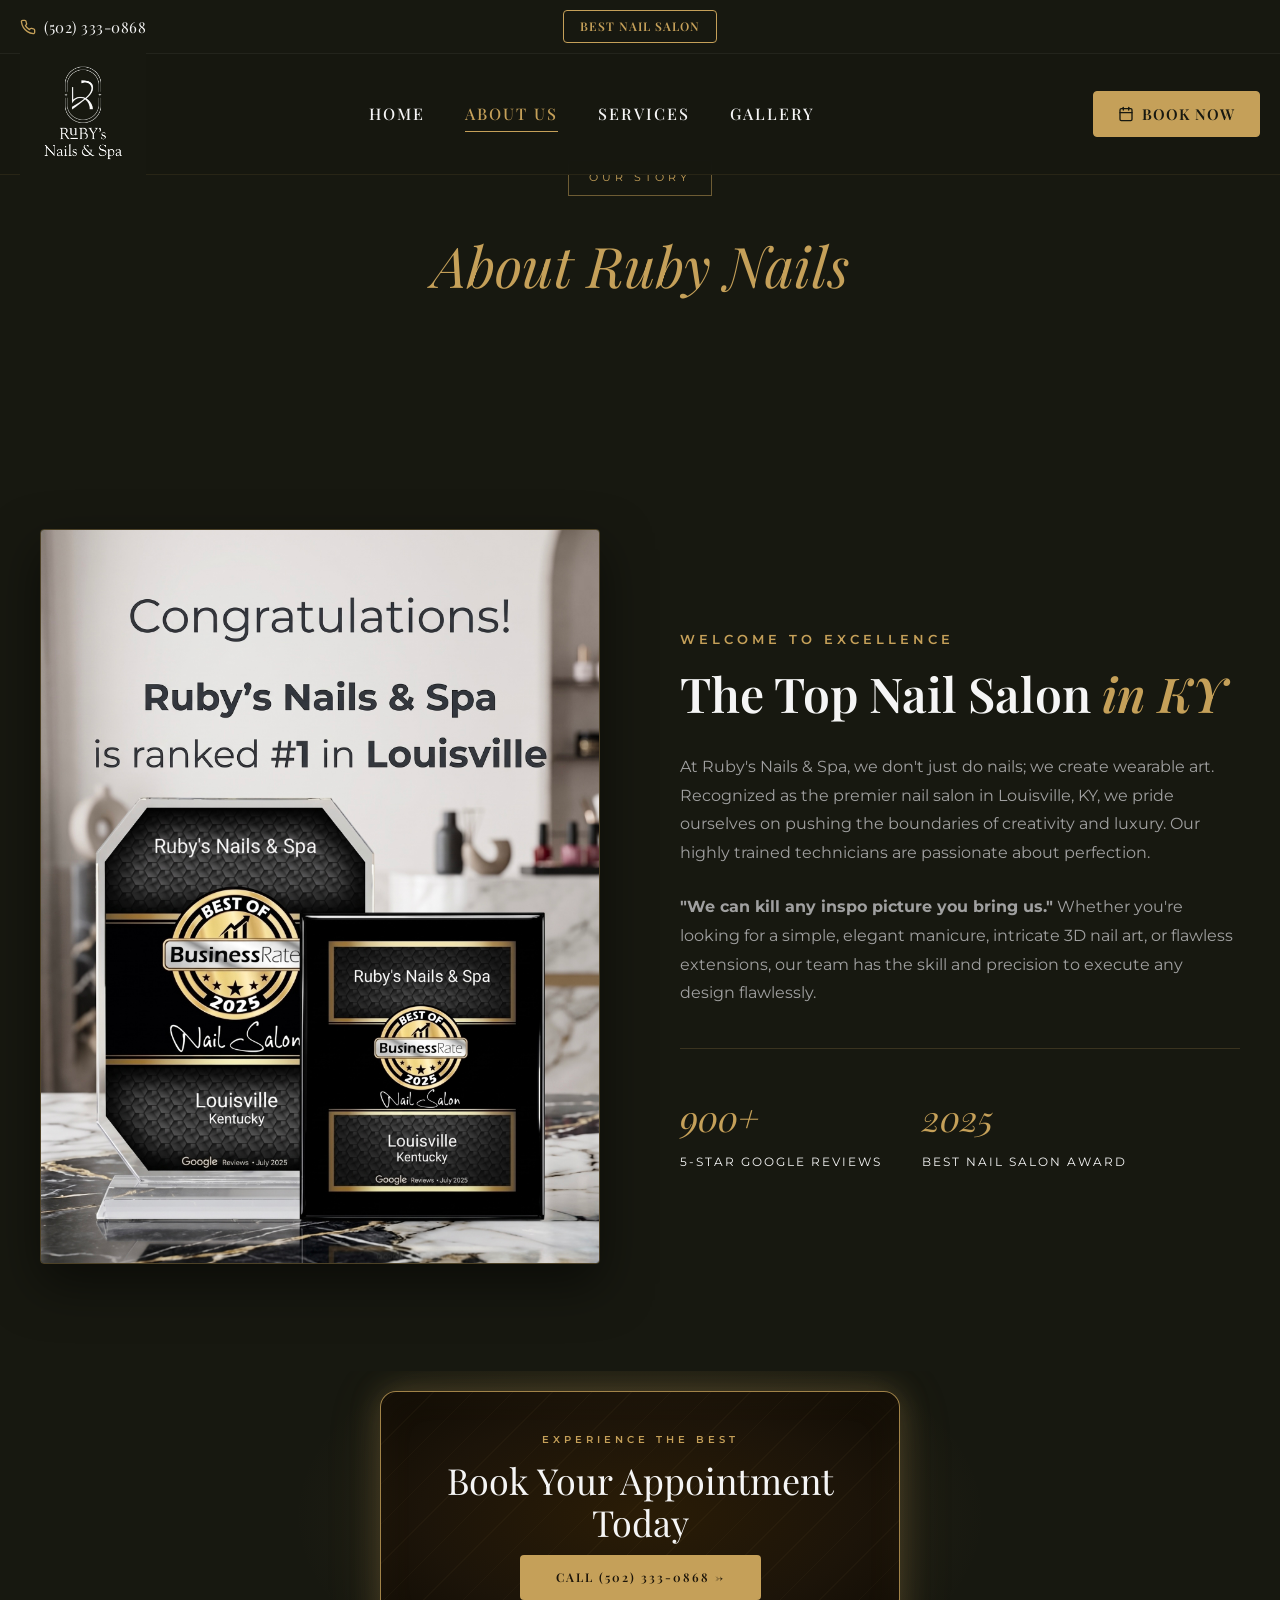
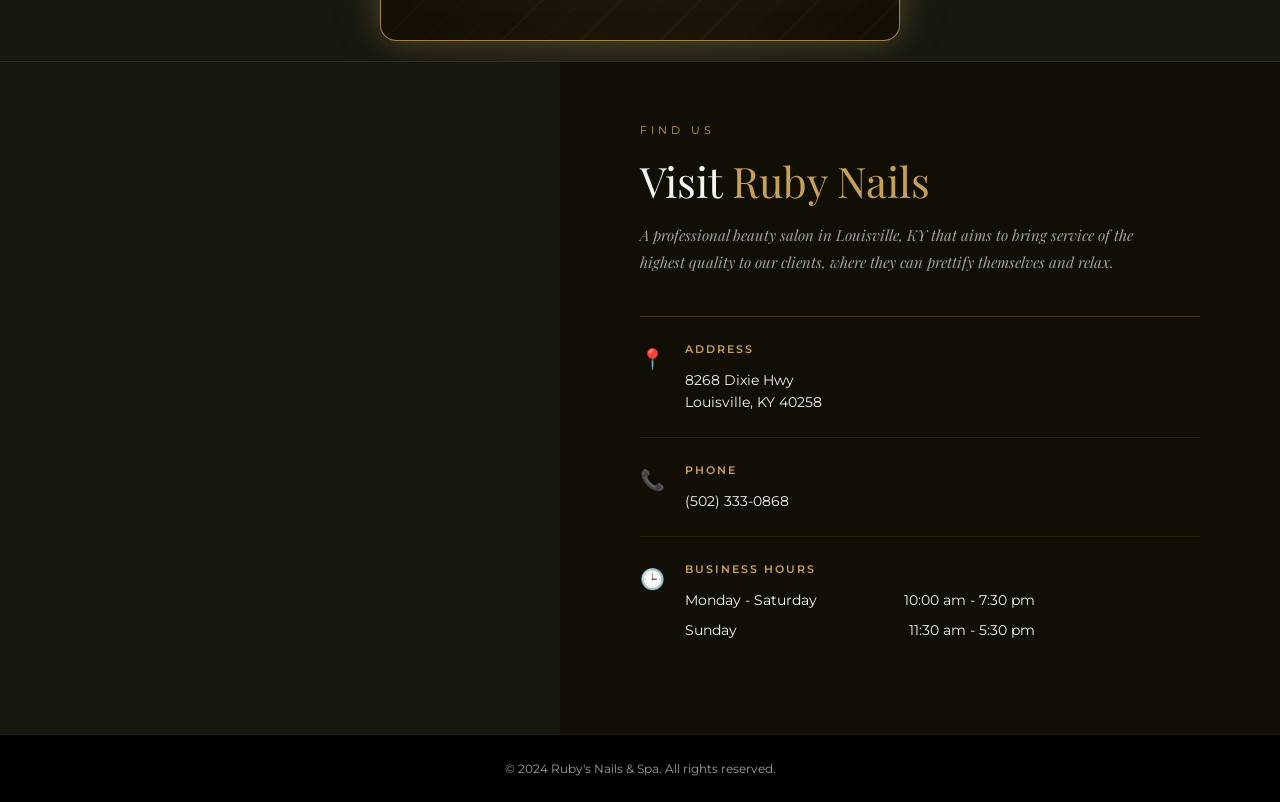
==== about/index.html @ 8d128427 "Clean URLs: about, services, gallery folders" ====
<!DOCTYPE html>
<html lang="en">
<head>
    <meta charset="UTF-8">
    <meta name="viewport" content="width=device-width, initial-scale=1.0">
    <title>About Us | Ruby Nail Spa</title>
    <!-- Google Fonts -->
    <link rel="preconnect" href="https://fonts.googleapis.com">
    <link rel="preconnect" href="https://fonts.gstatic.com" crossorigin>
    <link href="https://fonts.googleapis.com/css2?family=Playfair+Display:ital,wght@0,400;0,500;0,600;0,700;1,400;1,500&family=Montserrat:wght@300;400;500;600&display=swap" rel="stylesheet">
    <!-- Custom CSS -->
    <link rel="stylesheet" href="../styles.css">
</head>
<body>
    <header class="site-header">
        <!-- Top Contact Bar -->
        <div class="top-bar">
            <div class="container top-bar-inner">
                <div class="top-contact">
                    <a href="tel:5023330868" class="phone-link">
                        <svg xmlns="http://www.w3.org/2000/svg" width="16" height="16" viewBox="0 0 24 24" fill="none" stroke="currentColor" stroke-width="2" stroke-linecap="round" stroke-linejoin="round" class="feather feather-phone"><path d="M22 16.92v3a2 2 0 0 1-2.18 2 19.79 19.79 0 0 1-8.63-3.07 19.5 19.5 0 0 1-6-6 19.79 19.79 0 0 1-3.07-8.67A2 2 0 0 1 4.11 2h3a2 2 0 0 1 2 1.72 12.84 12.84 0 0 0 .7 2.81 2 2 0 0 1-.45 2.11L8.09 9.91a16 16 0 0 0 6 6l1.27-1.27a2 2 0 0 1 2.11-.45 12.84 12.84 0 0 0 2.81.7A2 2 0 0 1 22 16.92z"></path></svg>
                        <span>(502) 333-0868</span>
                    </a>
                </div>
                <div class="top-cta">
                    <a href="#" class="btn btn-outline-gold">Best Nail Salon</a>
                </div>
            </div>
        </div>

        <!-- Main Navigation Header -->
        <div class="main-header">
            <div class="container header-inner">
                <div class="logo-area">
                    <a href="/" class="logo">
                        <img src="../att.3M3OUhW3eHOqAw83b57mKpZw6g7XbE0eXKBNpCAUNx0.JPG" alt="Ruby Nail Spa Logo" class="logo-image">
                    </a>
                </div>

                <!-- Desktop Navigation -->
                <nav class="main-nav">
                    <ul>
                        <li><a href="/">Home</a></li>
                        <li><a href="/about" class="active">About us</a></li>
                        <li><a href="/services">Services</a></li>
                        <li><a href="/gallery">Gallery</a></li>
                    </ul>
                </nav>

                <!-- Book Now Button & Mobile Menu Toggle -->
                <div class="header-actions">
                    <a href="#" class="btn btn-gold">
                        <svg xmlns="http://www.w3.org/2000/svg" width="16" height="16" viewBox="0 0 24 24" fill="none" stroke="currentColor" stroke-width="2" stroke-linecap="round" stroke-linejoin="round" class="feather feather-calendar"><rect x="3" y="4" width="18" height="18" rx="2" ry="2"></rect><line x1="16" y1="2" x2="16" y2="6"></line><line x1="8" y1="2" x2="8" y2="6"></line><line x1="3" y1="10" x2="21" y2="10"></line></svg>
                        Book Now
                    </a>
                    
                    <button class="mobile-menu-toggle" aria-label="Toggle menu">
                        <span></span>
                        <span></span>
                        <span></span>
                    </button>
                </div>
            </div>
        </div>
    </header>

    <main>
        <!-- Hero Header -->
        <section class="services-page-header" style="padding: 160px 40px 100px; text-align: center; background-color: var(--primary-black);">
            <div class="services-badge" style="display: inline-block; border: 1px solid rgba(197, 160, 89, 0.5); padding: 8px 20px; font-size: 11px; font-family: var(--font-body); color: var(--primary-gold); letter-spacing: 4px; text-transform: uppercase; margin-bottom: 24px;">OUR STORY</div>
            <h1 style="font-size: 56px; font-family: var(--font-heading); color: var(--primary-gold); font-weight: 400; font-style: italic; margin-bottom: 20px;">About Ruby Nails</h1>
        </section>

        <!-- About Split Section -->
        <section class="about-section">
            <div class="about-split">
                <!-- Left: Award Image -->
                <div class="about-image">
                    <img src="../award.jpg" alt="Best Nail Salon in Google 2025 Award">
                </div>

                <!-- Right: Content -->
                <div class="about-content">
                    <h5 class="about-subtitle">Welcome to Excellence</h5>
                    <h2 class="about-heading">The Top Nail Salon <span>in KY</span></h2>
                    
                    <p class="about-text">
                        At Ruby's Nails & Spa, we don't just do nails; we create wearable art. Recognized as the premier nail salon in Louisville, KY, we pride ourselves on pushing the boundaries of creativity and luxury. Our highly trained technicians are passionate about perfection. 
                    </p>
                    <p class="about-text">
                        <strong>"We can kill any inspo picture you bring us."</strong> 
                        Whether you're looking for a simple, elegant manicure, intricate 3D nail art, or flawless extensions, our team has the skill and precision to execute any design flawlessly.
                    </p>

                    <div class="about-stats">
                        <div class="stat-item">
                            <span class="stat-number">900+</span>
                            <span class="stat-label">5-Star Google Reviews</span>
                        </div>
                        <div class="stat-item">
                            <span class="stat-number">2025</span>
                            <span class="stat-label">Best Nail Salon Award</span>
                        </div>
                    </div>
                </div>
            </div>
        </section>

        <!-- CTA Banner -->
        <section class="cta-section">
            <div class="cta-inner">
                <h5 class="cta-subtitle">EXPERIENCE THE BEST</h5>
                <h2 class="cta-heading">Book Your Appointment Today</h2>
                <a href="tel:5023330868" class="btn btn-gold cta-btn">CALL (502) 333-0868 &rarr;</a>
            </div>
        </section>
    </main>

    <!-- Footer Section -->
    <footer class="site-footer">
        <div class="footer-container">
            <!-- Left Side: Google Map -->
            <div class="footer-map-container">
                <iframe 
                    src="https://www.google.com/maps?q=Ruby+Nail+Spa,+8268+Dixie+Hwy,+Louisville,+KY+40258&output=embed" 
                    width="100%" 
                    height="100%" 
                    style="border:0;" 
                    allowfullscreen="" 
                    loading="lazy" 
                    referrerpolicy="no-referrer-when-downgrade">
                </iframe>
            </div>

            <!-- Right Side: Contact Info -->
            <div class="footer-info-container">
                <div class="footer-header">
                    <span class="footer-label">FIND US</span>
                    <h2 class="footer-title">Visit <span class="gold-text">Ruby Nails</span></h2>
                    <p class="footer-desc">A professional beauty salon in Louisville, KY that aims to bring service of the highest quality to our clients, where they can prettify themselves and relax.</p>
                </div>

                <div class="footer-contact-cards">
                    <!-- Address Card -->
                    <div class="contact-card">
                        <div class="contact-icon">📍</div>
                        <div class="contact-details">
                            <span class="contact-label">ADDRESS</span>
                            <p class="contact-value">8268 Dixie Hwy<br>Louisville, KY 40258</p>
                        </div>
                    </div>

                    <!-- Phone Card -->
                    <div class="contact-card">
                        <div class="contact-icon">📞</div>
                        <div class="contact-details">
                            <span class="contact-label">PHONE</span>
                            <p class="contact-value"><a href="tel:5023330868" class="contact-link">(502) 333-0868</a></p>
                        </div>
                    </div>

                    <!-- Hours Card -->
                    <div class="contact-card">
                        <div class="contact-icon">🕒</div>
                        <div class="contact-details">
                            <span class="contact-label">BUSINESS HOURS</span>
                            <div class="hours-row">
                                <span>Monday - Saturday</span>
                                <span>10:00 am - 7:30 pm</span>
                            </div>
                            <div class="hours-row">
                                <span>Sunday</span>
                                <span>11:30 am - 5:30 pm</span>
                            </div>
                        </div>
                    </div>
                </div>
            </div>
        </div>
        <div class="footer-bottom">
            <p>&copy; 2024 Ruby's Nails & Spa. All rights reserved.</p>
        </div>
    </footer>

    <script>
        // Sticky Header Effect
        window.addEventListener('scroll', () => {
            const header = document.querySelector('.main-header');
            if (window.scrollY > 40) {
                header.classList.add('scrolled');
            } else {
                header.classList.remove('scrolled');
            }
        });

        // Mobile Menu Toggle
        const menuToggle = document.querySelector('.mobile-menu-toggle');
        const mainNav = document.querySelector('.main-nav');
        
        menuToggle.addEventListener('click', () => {
            menuToggle.classList.toggle('active');
            mainNav.classList.toggle('active');
        });
    </script>
</body>
</html>
---- styles.css ----
/* =========================================
   Ruby Nail Spa - Premium CSS
   ========================================= */

/* --- CSS Variables --- */
:root {
    --primary-black: #171810;
    --secondary-black: #171810;
    --primary-gold: #C5A059;
    --light-gold: #E8D399;
    --text-light: #F5F5F5;
    --text-muted: #A0A0A0;
    
    --font-heading: 'Playfair Display', serif;
    --font-body: 'Montserrat', sans-serif;
    
    --transition-fast: 0.3s ease;
    --transition-smooth: 0.4s cubic-bezier(0.25, 0.8, 0.25, 1);
}

/* --- Reset & Base Styles --- */
* {
    margin: 0;
    padding: 0;
    box-sizing: border-box;
}

html {
    scroll-behavior: smooth;
}

body {
    font-family: var(--font-body);
    background-color: var(--primary-black);
    color: var(--text-light);
    line-height: 1.6;
    -webkit-font-smoothing: antialiased;
    text-rendering: optimizeSpeed;
}

a {
    text-decoration: none;
    color: inherit;
    transition: color var(--transition-fast);
}

ul {
    list-style: none;
}

.container {
    width: 100%;
    max-width: 1280px;
    margin: 0 auto;
    padding: 0 20px;
}

/* --- Typography --- */
h1, h2, h3, h4, h5, h6 {
    font-family: var(--font-heading);
    font-weight: 600;
}

.accent-color {
    color: var(--primary-gold);
}

/* --- Buttons --- */
.btn {
    display: inline-flex;
    align-items: center;
    gap: 8px;
    padding: 10px 24px;
    font-family: var(--font-heading);
    font-size: 15px;
    font-weight: 600;
    text-transform: uppercase;
    letter-spacing: 1px;
    border-radius: 4px;
    transition: all var(--transition-smooth);
    cursor: pointer;
}

.btn-gold {
    background-color: var(--primary-gold);
    color: var(--primary-black);
    border: 1px solid var(--primary-gold);
}

.btn-gold:hover {
    background-color: transparent;
    color: var(--primary-gold);
    box-shadow: 0 0 15px rgba(197, 160, 89, 0.3);
}

.btn-outline-gold {
    background-color: transparent;
    color: var(--primary-gold);
    border: 1px solid var(--primary-gold);
    padding: 6px 16px;
    font-size: 12px;
}

.btn-outline-gold:hover {
    background-color: var(--primary-gold);
    color: var(--primary-black);
}

/* =========================================
   Header Styles
   ========================================= */
.site-header {
    position: fixed;
    top: 0;
    left: 0;
    width: 100%;
    z-index: 1000;
}

/* --- Top Bar --- */
.top-bar {
    font-family: var(--font-heading);
    background-color: var(--primary-black);
    border-bottom: 1px solid rgba(255, 255, 255, 0.05);
    padding: 10px 0;
    font-size: 15px;
    letter-spacing: 1px;
    transition: transform var(--transition-smooth);
}

.top-bar-inner {
    display: grid;
    grid-template-columns: 1fr auto 1fr;
    align-items: center;
}

.top-contact {
    justify-self: start;
}

.top-cta {
    justify-self: center;
    grid-column: 2;
}

.phone-link {
    display: flex;
    align-items: center;
    gap: 8px;
    color: var(--text-light);
    font-weight: 400;
    letter-spacing: 0.5px;
}

.phone-link:hover {
    color: var(--primary-gold);
}

.phone-link svg {
    color: var(--primary-gold);
}

/* --- Main Header --- */
.main-header {
    background-color: rgba(23, 24, 16, 0.95);
    backdrop-filter: blur(10px);
    -webkit-backdrop-filter: blur(10px);
    border-bottom: 1px solid rgba(197, 160, 89, 0.1);
    transition: all var(--transition-smooth);
    padding: 25px 0;
}

.main-header.scrolled {
    padding: 15px 0;
    background-color: rgba(23, 24, 16, 0.98);
    box-shadow: 0 4px 20px rgba(0, 0, 0, 0.5);
}

.header-inner {
    display: flex;
    justify-content: space-between;
    align-items: center;
}

/* Logo Area */
.logo-area .logo {
    display: flex;
    flex-direction: column;
}

.logo-image {
    max-height: 70px;
    width: auto;
    object-fit: contain;
    transform: scale(1.8);
    transform-origin: left center;
}

/* Navigation */
.main-nav ul {
    display: flex;
    gap: 40px;
}

.main-nav a {
    position: relative;
    font-family: var(--font-heading);
    font-size: 16px;
    font-weight: 500;
    text-transform: uppercase;
    letter-spacing: 2px;
    padding: 8px 0;
    color: var(--text-light);
}

.main-nav a:hover,
.main-nav a.active {
    color: var(--primary-gold);
}

/* Underline Animation */
.main-nav a::after {
    content: '';
    position: absolute;
    bottom: 0;
    left: 0;
    width: 0;
    height: 1px;
    background-color: var(--primary-gold);
    transition: width var(--transition-smooth);
}

.main-nav a:hover::after,
.main-nav a.active::after {
    width: 100%;
}

/* Actions */
.header-actions {
    display: flex;
    align-items: center;
    gap: 20px;
}

/* Mobile Menu Toggle */
.mobile-menu-toggle {
    display: none;
    flex-direction: column;
    justify-content: space-between;
    width: 30px;
    height: 20px;
    background: transparent;
    border: none;
    cursor: pointer;
    z-index: 1001;
}

.mobile-menu-toggle span {
    width: 100%;
    height: 2px;
    background-color: var(--text-light);
    transition: all 0.3s ease;
}

.mobile-menu-toggle.active span:nth-child(1) {
    transform: translateY(9px) rotate(45deg);
    background-color: var(--primary-gold);
}

.mobile-menu-toggle.active span:nth-child(2) {
    opacity: 0;
}

.mobile-menu-toggle.active span:nth-child(3) {
    transform: translateY(-9px) rotate(-45deg);
    background-color: var(--primary-gold);
}

/* =========================================
   Hero Section
   ========================================= */
.hero-section {
    position: relative;
    width: 100%;
    min-height: 50vh;
    display: flex;
    align-items: center;
    justify-content: center;
    text-align: center;
    padding: 140px 20px 60px;
    background-color: #0b0b0a; /* Very dark background */
    
    /* CSS Grid Pattern */
    background-image: 
        linear-gradient(rgba(197, 160, 89, 0.03) 1px, transparent 1px),
        linear-gradient(90deg, rgba(197, 160, 89, 0.03) 1px, transparent 1px);
    background-size: 50px 50px;
    animation: moveGrid 30s linear infinite;
    will-change: background-position;
}

@keyframes moveGrid {
    0% {
        background-position: 0 0;
    }
    100% {
        background-position: 50px 50px;
    }
}

/* Subtle radial gradient overlay for focus */
.hero-overlay {
    position: absolute;
    top: 0;
    left: 0;
    width: 100%;
    height: 100%;
    background: linear-gradient(180deg, #0b0b0a 0%, rgba(197, 160, 89, 0.05) 40%, rgba(197, 160, 89, 0.15) 100%);
    pointer-events: none;
}

.hero-content {
    position: relative;
    z-index: 10;
    max-width: 800px;
}

.hero-badge {
    display: inline-block;
    border: 1px solid rgba(197, 160, 89, 0.4);
    padding: 6px 16px;
    font-size: 11px;
    font-weight: 500;
    letter-spacing: 3px;
    text-transform: uppercase;
    color: var(--primary-gold);
    margin-bottom: 30px;
}

.hero-title {
    font-size: 64px;
    font-family: var(--font-heading);
    color: var(--primary-gold);
    margin-bottom: 24px;
    line-height: 1.2;
    font-weight: 400;
    text-shadow: 0 4px 20px rgba(197, 160, 89, 0.1);
}

.hero-subtitle {
    font-size: 13px;
    font-family: var(--font-body);
    color: var(--text-muted);
    letter-spacing: 4px;
    text-transform: uppercase;
    margin-bottom: 16px;
}

.hero-address {
    font-size: 12px;
    font-family: var(--font-body);
    color: rgba(160, 160, 160, 0.7);
    letter-spacing: 2px;
    text-transform: uppercase;
    margin-bottom: 40px;
}

.hero-divider {
    display: flex;
    align-items: center;
    justify-content: center;
    gap: 15px;
    margin: 0 auto;
    width: 200px;
}

.hero-divider .divider-line {
    height: 1px;
    flex-grow: 1;
    background: linear-gradient(90deg, transparent, rgba(197, 160, 89, 0.5), transparent);
}

.hero-divider .divider-icon {
    color: var(--primary-gold);
    display: flex;
    align-items: center;
    justify-content: center;
    width: 20px;
    height: 20px;
    animation: pulseSparkle 4s ease-in-out infinite;
}

@keyframes pulseSparkle {
    0%, 100% { 
        transform: scale(1) rotate(0deg); 
        opacity: 0.7; 
    }
    50% { 
        transform: scale(1.3) rotate(45deg); 
        opacity: 1; 
        filter: drop-shadow(0 0 8px rgba(197, 160, 89, 0.8));
    }
}

/* =========================================
   Feature Section (About / Services)
   ========================================= */
.feature-section {
    padding: 60px 20px 120px;
    background-color: var(--secondary-black);
    position: relative;
    border-top: 1px solid rgba(197, 160, 89, 0.05);
}

.feature-container {
    display: flex;
    align-items: center;
    justify-content: space-between;
    gap: 80px;
}

/* Left Text Area */
.feature-text {
    flex: 1;
    max-width: 500px;
}

.feature-subtitle {
    font-size: 11px;
    font-family: var(--font-body);
    color: var(--primary-gold);
    letter-spacing: 4px;
    text-transform: uppercase;
    margin-bottom: 8px;
}

.feature-heading {
    font-size: 56px;
    font-family: var(--font-heading);
    color: var(--text-light);
    line-height: 1.1;
    margin-bottom: 30px;
    font-weight: 400;
}

.feature-paragraph {
    font-size: 16px;
    font-family: var(--font-heading);
    font-style: italic;
    color: var(--text-muted);
    line-height: 1.8;
    margin-bottom: 40px;
}

.feature-btn {
    padding: 15px 30px;
    font-size: 13px;
    letter-spacing: 2px;
}

.feature-footer {
    display: flex;
    align-items: center;
    gap: 20px;
    margin-top: 60px;
}

.feature-footer-line {
    width: 40px;
    height: 1px;
    background-color: var(--primary-gold);
}

.feature-address {
    font-size: 11px;
    font-family: var(--font-body);
    color: var(--primary-gold);
    letter-spacing: 2px;
    text-transform: uppercase;
}

/* Right Image Slider Area */
.feature-images {
    flex: 1;
    display: flex;
    justify-content: flex-end;
}

.slider-wrapper {
    position: relative;
    width: 100%;
    max-width: 550px;
    height: 600px;
    border-radius: 8px;
    overflow: hidden;
    box-shadow: 0 30px 60px rgba(0,0,0,0.8);
}

.slider-track {
    display: flex;
    height: 100%;
    transition: transform 0.8s cubic-bezier(0.77, 0, 0.175, 1);
    will-change: transform;
}

.slide {
    min-width: 100%;
    height: 100%;
}

.slide img {
    width: 100%;
    height: 100%;
    object-fit: cover;
    display: block;
}

/* Dot Indicators */
.slider-dots {
    position: absolute;
    bottom: 18px;
    left: 50%;
    transform: translateX(-50%);
    display: flex;
    gap: 8px;
    z-index: 10;
}

.dot {
    width: 8px;
    height: 8px;
    border-radius: 50%;
    border: none;
    background: rgba(255, 255, 255, 0.4);
    cursor: pointer;
    transition: background 0.3s ease, transform 0.3s ease;
    padding: 0;
}

.dot.active {
    background: var(--primary-gold);
    transform: scale(1.3);
}

/* =========================================
   Our Story Section
   ========================================= */
.story-section {
    padding: 50px 20px 100px;
    background-color: var(--primary-black);
    border-top: 1px solid rgba(197, 160, 89, 0.05);
}

.story-container {
    display: flex;
    align-items: center;
    gap: 80px;
}

/* Left Image */
.story-image-wrapper {
    flex: 1;
    display: flex;
    justify-content: flex-start;
}

.story-image-frame {
    position: relative;
    width: 100%;
    max-width: 440px;
}

.story-image-frame::before {
    content: '';
    position: absolute;
    top: -12px;
    left: -12px;
    right: 12px;
    bottom: 12px;
    border: 1px solid rgba(197, 160, 89, 0.4);
    border-radius: 4px;
    z-index: 0;
}

.story-image {
    position: relative;
    width: 100%;
    height: 480px;
    object-fit: cover;
    border-radius: 4px;
    box-shadow: 0 20px 50px rgba(0,0,0,0.7);
    z-index: 1;
}

/* Right Text */
.story-text {
    flex: 1;
    max-width: 520px;
}

.story-subtitle {
    font-size: 11px;
    font-family: var(--font-body);
    color: var(--primary-gold);
    letter-spacing: 4px;
    text-transform: uppercase;
    margin-bottom: 16px;
}

.story-heading {
    font-size: 50px;
    font-family: var(--font-heading);
    color: var(--text-light);
    line-height: 1.15;
    margin-bottom: 28px;
    font-weight: 400;
}

.story-heading-gold {
    color: var(--primary-gold);
    font-style: italic;
}

.story-paragraph {
    font-size: 16px;
    font-family: var(--font-heading);
    font-style: italic;
    color: var(--text-muted);
    line-height: 1.8;
    margin-bottom: 36px;
}

.story-address-btn {
    display: inline-flex;
    align-items: center;
    gap: 10px;
    padding: 14px 24px;
    font-family: var(--font-body);
    font-size: 11px;
    letter-spacing: 2px;
    text-transform: uppercase;
    color: var(--text-light);
    border: 1px solid rgba(197, 160, 89, 0.4);
    border-radius: 4px;
    transition: all var(--transition-fast);
}

.story-address-btn:hover {
    background-color: rgba(197, 160, 89, 0.1);
    border-color: var(--primary-gold);
    color: var(--primary-gold);
}

/* =========================================
/* =========================================
   Services Section
   ========================================= */
.services-section {
    padding: 0;
    background-color: var(--primary-black);
}

.services-header {
    text-align: center;
    padding: 0 20px 24px;
}

.services-label {
    font-size: 11px;
    font-family: var(--font-body);
    color: var(--primary-gold);
    letter-spacing: 4px;
    text-transform: uppercase;
    margin-bottom: 10px;
}

.services-title {
    font-size: 46px;
    font-family: var(--font-heading);
    color: var(--text-light);
    font-weight: 400;
}

/* 4-column grid, 2 rows */
.services-grid {
    display: grid;
    grid-template-columns: repeat(4, 1fr);
    grid-template-rows: repeat(2, 280px);
}

.service-card {
    overflow: hidden;
    position: relative;
    border: 1.5px solid rgba(197, 160, 89, 0.5);
}

/* Text cards — dark cream background like the reference */
.service-text-card {
    background-color: #1a1608;
    display: flex;
    flex-direction: column;
    justify-content: center;
    align-items: center;
    text-align: center;
    padding: 40px;
    gap: 24px;
}

.service-name {
    font-size: 36px;
    font-family: var(--font-heading);
    color: var(--text-light);
    font-weight: 400;
    line-height: 1.2;
}

.service-menu-btn {
    display: inline-block;
    padding: 10px 22px;
    font-family: var(--font-heading);
    font-size: 15px;
    font-style: italic;
    color: var(--primary-black);
    background-color: var(--text-light);
    border-radius: 4px;
    width: fit-content;
    transition: all var(--transition-fast);
}

.service-menu-btn:hover {
    background-color: var(--primary-gold);
    color: #fff;
}

/* Photo cards */
.service-photo-card img {
    width: 100%;
    height: 100%;
    object-fit: cover;
    display: block;
    transition: transform 0.6s ease;
}

.service-photo-card:hover img {
    transform: scale(1.06);
}

/* =========================================
   CTA Banner Section
   ========================================= */
.cta-section {
    padding: 20px 40px 20px;
    background-color: var(--primary-black);
    text-align: center;
    position: relative;
    overflow: hidden;
}

/* Background glow blob behind the card */
.cta-section::before {
    content: '';
    position: absolute;
    top: 50%;
    left: 50%;
    transform: translate(-50%, -50%);
    width: 700px;
    height: 400px;
    background: radial-gradient(ellipse at center, rgba(197, 160, 89, 0.18) 0%, rgba(197, 160, 89, 0.06) 40%, transparent 70%);
    border-radius: 50%;
    pointer-events: none;
    animation: bgGlowPulse 3s ease-in-out infinite;
    z-index: 0;
}

@keyframes bgGlowPulse {
    0%, 100% {
        opacity: 0.7;
        transform: translate(-50%, -50%) scale(1);
    }
    50% {
        opacity: 1;
        transform: translate(-50%, -50%) scale(1.15);
    }
}

.cta-inner {
    position: relative;
    z-index: 1;
}

.cta-inner {
    max-width: 520px;
    margin: 0 auto;
    padding: 40px 40px;
    background: radial-gradient(ellipse at center, #2a1c06 0%, #1c1409 60%, #0f0b04 100%);
    border-radius: 16px;
    border: 1.5px solid rgba(197, 160, 89, 0.8);
    position: relative;
    overflow: hidden;
    box-shadow:
        0 0 30px rgba(197, 160, 89, 0.25),
        0 0 60px rgba(197, 160, 89, 0.1),
        inset 0 0 40px rgba(197, 160, 89, 0.05);
    animation: cardGlow 3s ease-in-out infinite;
}

@keyframes cardGlow {
    0%, 100% {
        box-shadow:
            0 0 30px rgba(197, 160, 89, 0.25),
            0 0 60px rgba(197, 160, 89, 0.1),
            inset 0 0 40px rgba(197, 160, 89, 0.05);
        border-color: rgba(197, 160, 89, 0.8);
    }
    50% {
        box-shadow:
            0 0 50px rgba(232, 211, 153, 0.5),
            0 0 100px rgba(197, 160, 89, 0.25),
            inset 0 0 60px rgba(197, 160, 89, 0.1);
        border-color: rgba(232, 211, 153, 1);
    }
}

/* Shimmer sweep effect */
.cta-inner::after {
    content: '';
    position: absolute;
    top: -50%;
    left: -75%;
    width: 50%;
    height: 200%;
    background: linear-gradient(
        105deg,
        transparent 40%,
        rgba(232, 211, 153, 0.12) 50%,
        transparent 60%
    );
    animation: shimmerSweep 4s ease-in-out infinite;
    pointer-events: none;
}

@keyframes shimmerSweep {
    0%   { left: -75%; }
    100% { left: 125%; }
}

/* Diagonal stripe texture overlay */
.cta-inner::before {
    content: '';
    position: absolute;
    inset: 0;
    background-image: repeating-linear-gradient(
        -45deg,
        rgba(197, 160, 89, 0.04) 0px,
        rgba(197, 160, 89, 0.04) 1px,
        transparent 1px,
        transparent 28px
    );
    border-radius: 16px;
    pointer-events: none;
}

.cta-subtitle {
    font-size: 10px;
    font-family: var(--font-body);
    color: var(--primary-gold);
    letter-spacing: 4px;
    text-transform: uppercase;
    margin-bottom: 12px;
    position: relative;
    z-index: 1;
}

.cta-heading {
    font-size: 36px;
    font-family: var(--font-heading);
    color: var(--text-light);
    font-weight: 400;
    line-height: 1.15;
    margin-bottom: 12px;
    position: relative;
    z-index: 1;
}

.cta-address {
    font-size: 11px;
    font-family: var(--font-body);
    color: var(--text-muted);
    letter-spacing: 1px;
    margin-bottom: 6px;
    position: relative;
    z-index: 1;
}

.cta-phone {
    display: block;
    font-size: 16px;
    font-family: var(--font-heading);
    color: var(--primary-gold);
    letter-spacing: 2px;
    margin-bottom: 24px;
    position: relative;
    z-index: 1;
    transition: color var(--transition-fast);
}

.cta-phone:hover {
    color: var(--light-gold);
}

.cta-btn {
    padding: 13px 36px;
    font-size: 12px;
    letter-spacing: 2px;
    position: relative;
    z-index: 1;
    background-color: var(--primary-gold);
    color: #1c1409;
    border: none;
    font-weight: 600;
}

.cta-btn:hover {
    background-color: var(--light-gold);
    color: #1c1409;
    transform: translateY(-2px);
    box-shadow: 0 8px 24px rgba(197, 160, 89, 0.3);
}

/* =========================================
   Gallery Section
   ========================================= */
.gallery-section {
    padding: 80px 40px;
    background-color: var(--primary-black);
    border-top: 1px solid rgba(197, 160, 89, 0.08);
}

.gallery-header {
    text-align: center;
    margin-bottom: 50px;
}

.gallery-label {
    font-size: 11px;
    font-family: var(--font-body);
    color: var(--primary-gold);
    letter-spacing: 4px;
    text-transform: uppercase;
    margin-bottom: 10px;
}

.gallery-title {
    font-size: 46px;
    font-family: var(--font-heading);
    color: var(--text-light);
    font-weight: 400;
    margin-bottom: 14px;
}

.gallery-desc {
    font-size: 14px;
    font-family: var(--font-heading);
    font-style: italic;
    color: var(--text-muted);
    max-width: 500px;
    margin: 0 auto;
}

/* Uniform 4-per-row grid */
.gallery-grid {
    display: grid;
    grid-template-columns: repeat(4, 1fr);
    gap: 10px;
    max-width: 1280px;
    margin: 0 auto;
}

.gallery-item {
    position: relative;
    overflow: hidden;
    border-radius: 6px;
    border: 1px solid rgba(197, 160, 89, 0.2);
    cursor: pointer;
    height: 260px;
}

.gallery-item img {
    width: 100%;
    height: 100%;
    object-fit: cover;
    display: block;
    transition: transform 0.6s ease;
}

.gallery-item:hover img {
    transform: scale(1.08);
}

/* Gold overlay on hover */
.gallery-overlay {
    position: absolute;
    inset: 0;
    background: rgba(197, 160, 89, 0.0);
    display: flex;
    align-items: center;
    justify-content: center;
    transition: background 0.4s ease;
}

.gallery-overlay span {
    font-family: var(--font-heading);
    font-size: 18px;
    color: #fff;
    letter-spacing: 3px;
    text-transform: uppercase;
    opacity: 0;
    transform: translateY(10px);
    transition: all 0.4s ease;
}

.gallery-item:hover .gallery-overlay {
    background: rgba(197, 160, 89, 0.35);
}

.gallery-item:hover .gallery-overlay span {
    opacity: 1;
    transform: translateY(0);
}

/* =========================================
/* =========================================
   Testimonials Section
   ========================================= */
.testimonials-section {
    padding: 90px 40px;
    background-color: var(--primary-black);
    border-top: 1px solid rgba(197, 160, 89, 0.08);
}

.testimonials-header {
    text-align: center;
    margin-bottom: 60px;
}

.testimonials-badge {
    display: inline-block;
    border: 1px solid rgba(197, 160, 89, 0.5);
    padding: 8px 20px;
    font-size: 11px;
    font-family: var(--font-body);
    color: var(--primary-gold);
    letter-spacing: 4px;
    text-transform: uppercase;
    margin-bottom: 24px;
}

.testimonials-title {
    font-size: 56px;
    font-family: var(--font-heading);
    color: var(--primary-gold);
    font-weight: 400;
    font-style: italic;
    margin-bottom: 20px;
}

.testimonials-divider {
    display: flex;
    align-items: center;
    justify-content: center;
    gap: 14px;
}

.t-line {
    width: 60px;
    height: 1px;
    background: rgba(197, 160, 89, 0.4);
}

/* 3-column grid */
.testimonials-grid {
    display: grid;
    grid-template-columns: repeat(3, 1fr);
    gap: 24px;
    max-width: 1200px;
    margin: 0 auto;
}

/* Review Card */
.review-card {
    background-color: #1a160a;
    border: 1px solid rgba(197, 160, 89, 0.15);
    border-radius: 4px;
    padding: 36px 32px;
    display: flex;
    flex-direction: column;
    gap: 16px;
    transition: border-color var(--transition-fast), transform var(--transition-fast);
}

.review-card:hover {
    border-color: rgba(197, 160, 89, 0.5);
    transform: translateY(-4px);
}

/* Featured (middle) card — slightly lighter */
.review-card.featured {
    background-color: #211a0c;
    border-color: rgba(197, 160, 89, 0.35);
}

.review-service-tag {
    display: inline-block;
    background: rgba(197, 160, 89, 0.12);
    border: 1px solid rgba(197, 160, 89, 0.3);
    color: var(--primary-gold);
    font-family: var(--font-body);
    font-size: 10px;
    letter-spacing: 2px;
    padding: 5px 12px;
    border-radius: 2px;
    width: fit-content;
}

.review-stars {
    color: var(--primary-gold);
    font-size: 18px;
    letter-spacing: 2px;
}

.review-text {
    font-family: var(--font-heading);
    font-style: italic;
    font-size: 15px;
    color: var(--text-muted);
    line-height: 1.9;
    flex: 1;
}

.review-divider {
    height: 1px;
    background: rgba(197, 160, 89, 0.2);
    margin: 4px 0;
}

.review-footer {
    display: flex;
    justify-content: space-between;
    align-items: center; /* changed from flex-end */
}

.review-author-info {
    display: flex;
    align-items: center;
    gap: 12px;
}

.review-avatar {
    width: 48px;
    height: 48px;
    border-radius: 50%;
    object-fit: cover;
    border: 2px solid rgba(197, 160, 89, 0.4);
}

.review-name {
    font-family: var(--font-body);
    font-size: 11px;
    font-weight: 600;
    letter-spacing: 2px;
    color: var(--text-light);
    margin-bottom: 4px;
}

.review-tag {
    font-family: var(--font-body);
    font-size: 11px;
    color: var(--text-muted);
}

.review-source {
    display: flex;
    align-items: center;
    gap: 6px;
    font-family: var(--font-body);
    font-size: 11px;
    font-weight: 600;
    letter-spacing: 1px;
    color: var(--text-muted);
}

.review-cta-btn {
    display: inline-block;
    margin-top: 20px;
    padding: 10px 0;
    text-align: center;
    font-family: var(--font-body);
    font-size: 11px;
    font-weight: 600;
    letter-spacing: 2px;
    text-transform: uppercase;
    color: var(--primary-gold);
    border: 1px solid rgba(197, 160, 89, 0.3);
    border-radius: 4px;
    transition: all var(--transition-fast);
}

.review-cta-btn:hover {
    background-color: var(--primary-gold);
    color: #171810;
}

/* =========================================
   Lightbox
   ========================================= */
.lightbox {
    position: fixed;
    inset: 0;
    z-index: 9999;
    display: flex;
    align-items: center;
    justify-content: center;
    opacity: 0;
    pointer-events: none;
    transition: opacity 0.35s ease;
}

.lightbox.active {
    opacity: 1;
    pointer-events: all;
}

.lightbox-backdrop {
    position: absolute;
    inset: 0;
    background: rgba(0, 0, 0, 0.92);
    cursor: pointer;
}

.lightbox-content {
    position: relative;
    z-index: 1;
    max-width: 90vw;
    max-height: 90vh;
    transform: scale(0.85);
    transition: transform 0.35s cubic-bezier(0.25, 0.8, 0.25, 1);
}

.lightbox.active .lightbox-content {
    transform: scale(1);
}

.lightbox-content img {
    max-width: 90vw;
    max-height: 88vh;
    object-fit: contain;
    border-radius: 8px;
    box-shadow: 0 30px 80px rgba(0,0,0,0.9), 0 0 0 1px rgba(197, 160, 89, 0.3);
    display: block;
}

.lightbox-close {
    position: fixed;
    top: 24px;
    right: 32px;
    z-index: 2;
    background: none;
    border: 1px solid rgba(197, 160, 89, 0.5);
    color: var(--primary-gold);
    font-size: 30px;
    width: 48px;
    height: 48px;
    border-radius: 50%;
    cursor: pointer;
    display: flex;
    align-items: center;
    justify-content: center;
    transition: all 0.3s ease;
    line-height: 1;
}

.lightbox-close:hover {
    background: var(--primary-gold);
    color: #000;
}

/* =========================================
   Services Menu Page
   ========================================= */
.menu-wrapper {
    max-width: 1000px;
    margin: 0 auto;
    padding: 80px 40px;
}

.menu-section {
    margin-bottom: 80px;
}

.menu-section-title {
    font-size: 32px;
    font-family: var(--font-heading);
    color: var(--primary-gold);
    text-align: center;
    letter-spacing: 4px;
    margin-bottom: 40px;
    position: relative;
    padding-bottom: 15px;
}

.menu-section-title::after {
    content: '';
    position: absolute;
    bottom: 0;
    left: 50%;
    transform: translateX(-50%);
    width: 60px;
    height: 1px;
    background: var(--primary-gold);
}

.menu-grid {
    display: grid;
    grid-template-columns: 1fr;
    gap: 40px;
}

.menu-grid.two-col {
    grid-template-columns: repeat(2, 1fr);
    gap: 20px 60px;
}

.menu-item {
    display: flex;
    flex-direction: column;
}

.menu-header {
    display: flex;
    align-items: baseline;
    margin-bottom: 8px;
}

.menu-name {
    font-family: var(--font-body);
    font-size: 16px;
    font-weight: 600;
    letter-spacing: 1px;
    color: var(--text-light);
    white-space: nowrap;
}

.menu-dots {
    flex-grow: 1;
    border-bottom: 2px dotted rgba(197, 160, 89, 0.4);
    margin: 0 15px;
    position: relative;
    top: -4px;
}

.menu-price {
    font-family: var(--font-body);
    font-size: 16px;
    font-weight: 600;
    color: var(--primary-gold);
    white-space: nowrap;
}

.menu-desc {
    font-family: var(--font-heading);
    font-style: italic;
    font-size: 15px;
    color: var(--text-muted);
    line-height: 1.6;
    margin-bottom: 8px;
}

.menu-list {
    list-style: none;
    margin: 0 0 12px 0;
    padding: 0;
}

.menu-list li {
    font-family: var(--font-body);
    font-size: 13px;
    color: var(--text-muted);
    line-height: 1.8;
    position: relative;
    padding-left: 15px;
}

.menu-list li::before {
    content: '-';
    position: absolute;
    left: 0;
    color: var(--primary-gold);
}

.menu-note {
    font-family: var(--font-body);
    font-size: 12px;
    color: var(--primary-gold);
    margin-top: 4px;
}

/* =========================================
   Full Gallery Page
   ========================================= */
.full-gallery-wrapper {
    max-width: 1400px;
    margin: 0 auto;
    padding: 60px 40px;
}

.masonry-grid {
    column-count: 4;
    column-gap: 20px;
}

.masonry-item {
    break-inside: avoid;
    margin-bottom: 20px;
    position: relative;
    border-radius: 4px;
    overflow: hidden;
    cursor: pointer;
    box-shadow: 0 4px 15px rgba(0,0,0,0.2);
    border: 2px solid var(--primary-gold);
}

.masonry-item img {
    width: 100%;
    height: auto;
    display: block;
    transition: transform 0.4s ease;
}

.masonry-item:hover img {
    transform: scale(1.05);
}

.masonry-overlay {
    position: absolute;
    inset: 0;
    background: rgba(23, 24, 16, 0.6);
    display: flex;
    align-items: center;
    justify-content: center;
    opacity: 0;
    transition: opacity 0.3s ease;
}

.masonry-item:hover .masonry-overlay {
    opacity: 1;
}

.masonry-overlay span {
    color: var(--primary-gold);
    font-family: var(--font-body);
    font-size: 14px;
    letter-spacing: 2px;
    text-transform: uppercase;
    border: 1px solid var(--primary-gold);
    padding: 10px 20px;
    border-radius: 30px;
}

@media (max-width: 900px) {
    .masonry-grid {
        column-count: 2;
    }
}

@media (max-width: 600px) {
    .masonry-grid {
        column-count: 1;
    }
    .full-gallery-wrapper {
        padding: 40px 20px;
    }
}

/* =========================================
   About Us Page
   ========================================= */
.about-section {
    padding: 100px 40px;
    background-color: var(--primary-black);
    max-width: 1400px;
    margin: 0 auto;
}

.about-split {
    display: flex;
    align-items: center;
    gap: 80px;
}

.about-image {
    flex: 1;
    position: relative;
}

.about-image img {
    width: 100%;
    height: auto;
    border-radius: 4px;
    box-shadow: 0 20px 50px rgba(0,0,0,0.5);
    border: 1px solid rgba(197, 160, 89, 0.3);
}

.about-image::before {
    content: '';
    position: absolute;
    top: -20px;
    left: -20px;
    width: 100%;
    height: 100%;
    border: 2px solid var(--primary-gold);
    z-index: -1;
    border-radius: 4px;
}

.about-content {
    flex: 1;
}

.about-subtitle {
    font-size: 13px;
    letter-spacing: 4px;
    color: var(--primary-gold);
    text-transform: uppercase;
    margin-bottom: 15px;
    font-family: var(--font-body);
}

.about-heading {
    font-family: var(--font-heading);
    font-size: 48px;
    color: var(--text-light);
    line-height: 1.2;
    margin-bottom: 30px;
}

.about-heading span {
    color: var(--primary-gold);
    font-style: italic;
}

.about-text {
    font-size: 16px;
    color: var(--text-muted);
    line-height: 1.8;
    margin-bottom: 25px;
}

.about-stats {
    display: flex;
    gap: 40px;
    margin-top: 40px;
    padding-top: 40px;
    border-top: 1px solid rgba(197, 160, 89, 0.2);
}

.stat-item {
    display: flex;
    flex-direction: column;
}

.stat-number {
    font-family: var(--font-heading);
    font-size: 36px;
    color: var(--primary-gold);
    font-style: italic;
    margin-bottom: 5px;
}

.stat-label {
    font-size: 12px;
    letter-spacing: 2px;
    color: var(--text-light);
    text-transform: uppercase;
}

@media (max-width: 900px) {
    .about-split {
        flex-direction: column;
        gap: 60px;
    }
    
    .about-heading {
        font-size: 36px;
    }
}

/* =========================================
   Footer Section
   ========================================= */
.site-footer {
    background-color: var(--primary-black);
    color: var(--text-light);
    border-top: 1px solid rgba(197, 160, 89, 0.15);
}

.footer-container {
    display: flex;
    min-height: 500px;
}

/* Left Map */
.footer-map-container {
    flex: 1;
    min-height: 400px;
}

.footer-map-container iframe {
    width: 100%;
    height: 100%;
    filter: grayscale(80%) invert(90%) hue-rotate(180deg) contrast(80%); /* Dark mode map styling */
}

/* Right Info */
.footer-info-container {
    flex: 1;
    padding: 60px 80px;
    background-color: #110e06; /* Slightly darker than main background */
}

.footer-label {
    font-size: 11px;
    font-family: var(--font-body);
    color: var(--primary-gold);
    letter-spacing: 4px;
    text-transform: uppercase;
    display: block;
    margin-bottom: 16px;
}

.footer-title {
    font-size: 42px;
    font-family: var(--font-heading);
    color: var(--text-light);
    font-weight: 400;
    margin-bottom: 16px;
    line-height: 1.2;
}

.gold-text {
    color: var(--primary-gold);
}

.footer-desc {
    font-family: var(--font-heading);
    font-size: 15px;
    font-style: italic;
    color: var(--text-muted);
    line-height: 1.8;
    margin-bottom: 40px;
    max-width: 90%;
}

.footer-contact-cards {
    display: flex;
    flex-direction: column;
}

.contact-card {
    display: flex;
    align-items: flex-start;
    gap: 20px;
    padding: 24px 0;
    border-top: 1px solid rgba(197, 160, 89, 0.15);
}

.contact-card:first-child {
    border-top: 1px solid rgba(197, 160, 89, 0.3); /* Stronger top border */
}

.contact-icon {
    font-size: 20px;
    color: var(--primary-gold);
    margin-top: 2px;
}

.contact-details {
    flex: 1;
}

.contact-label {
    display: block;
    font-size: 11px;
    font-family: var(--font-body);
    color: var(--primary-gold);
    letter-spacing: 2px;
    text-transform: uppercase;
    margin-bottom: 10px;
    font-weight: 600;
}

.contact-value {
    font-size: 14px;
    font-family: var(--font-body);
    color: var(--text-light);
    line-height: 1.6;
}

.contact-link {
    color: var(--text-light);
    transition: color var(--transition-fast);
}

.contact-link:hover {
    color: var(--primary-gold);
}

.hours-row {
    display: flex;
    justify-content: space-between;
    font-size: 14px;
    font-family: var(--font-body);
    color: var(--text-light);
    margin-bottom: 8px;
    max-width: 350px;
}

.footer-bottom {
    text-align: center;
    padding: 24px;
    background-color: #000;
    color: var(--text-muted);
    font-size: 12px;
    font-family: var(--font-body);
    border-top: 1px solid rgba(197, 160, 89, 0.15);
}

/* --- Responsive Design --- */
@media (max-width: 992px) {
    .feature-container {
        flex-direction: column;
        gap: 60px;
    }
    
    .feature-images {
        width: 100%;
        justify-content: center;
    }
    
    .collage-wrapper {
        height: 500px;
    }
    
    .feature-heading {
        font-size: 42px;
    }

    .main-nav {
        position: fixed;
        top: 0;
        right: -100%;
        width: 300px;
        height: 100vh;
        background-color: var(--primary-black);
        border-left: 1px solid rgba(197, 160, 89, 0.2);
        padding: 100px 40px;
        transition: right var(--transition-smooth);
        box-shadow: -5px 0 20px rgba(0,0,0,0.5);
    }
    
    .main-nav.active {
        right: 0;
    }

    .main-nav ul {
        flex-direction: column;
        gap: 30px;
    }

    .main-nav a {
        font-size: 18px;
    }

    .mobile-menu-toggle {
        display: flex;
    }
    
    .header-actions .btn {
        display: none; /* Hide button on mobile to save space, or style it for mobile nav */
    }
}

@media (max-width: 576px) {
    .top-bar-inner {
        flex-direction: column;
        gap: 10px;
        text-align: center;
    }
    
    .logo-area h1 {
        font-size: 22px;
    }
    
    .logo-area .tagline {
        font-size: 9px;
        letter-spacing: 2px;
    }
}
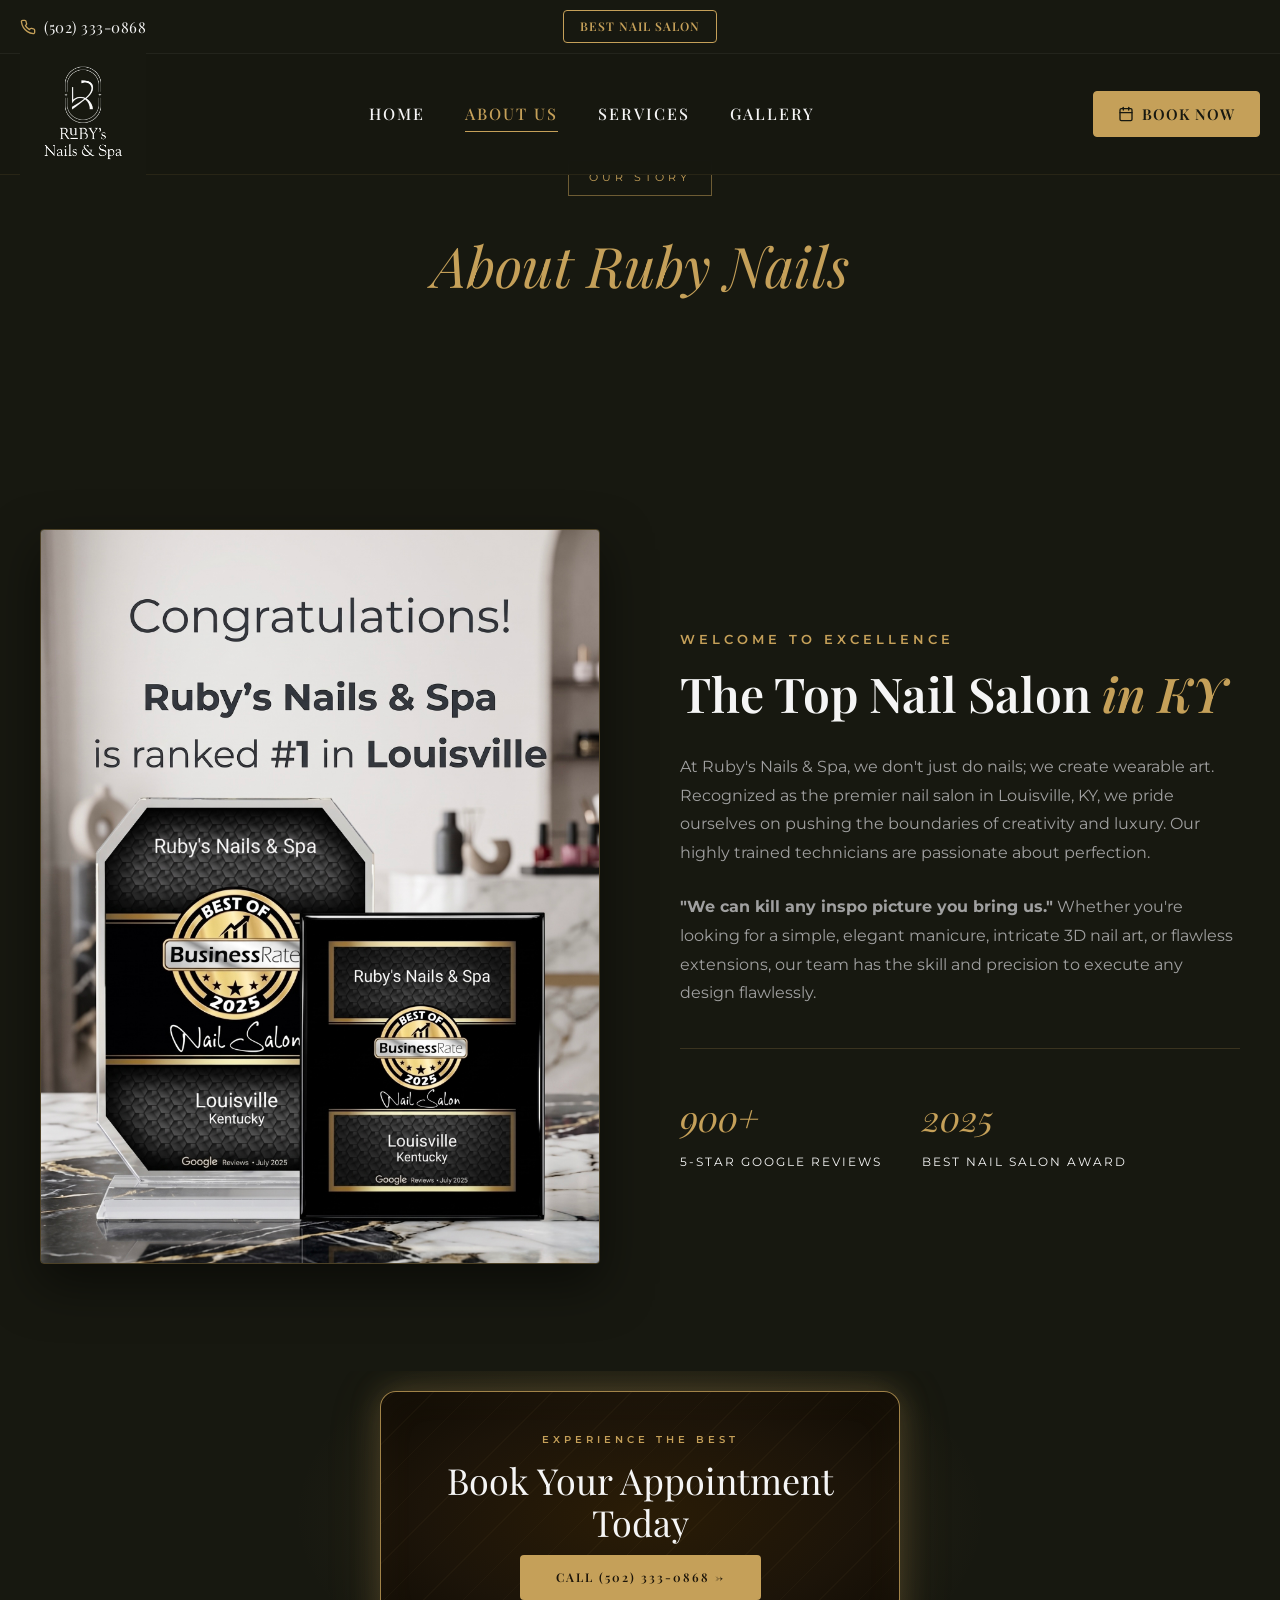
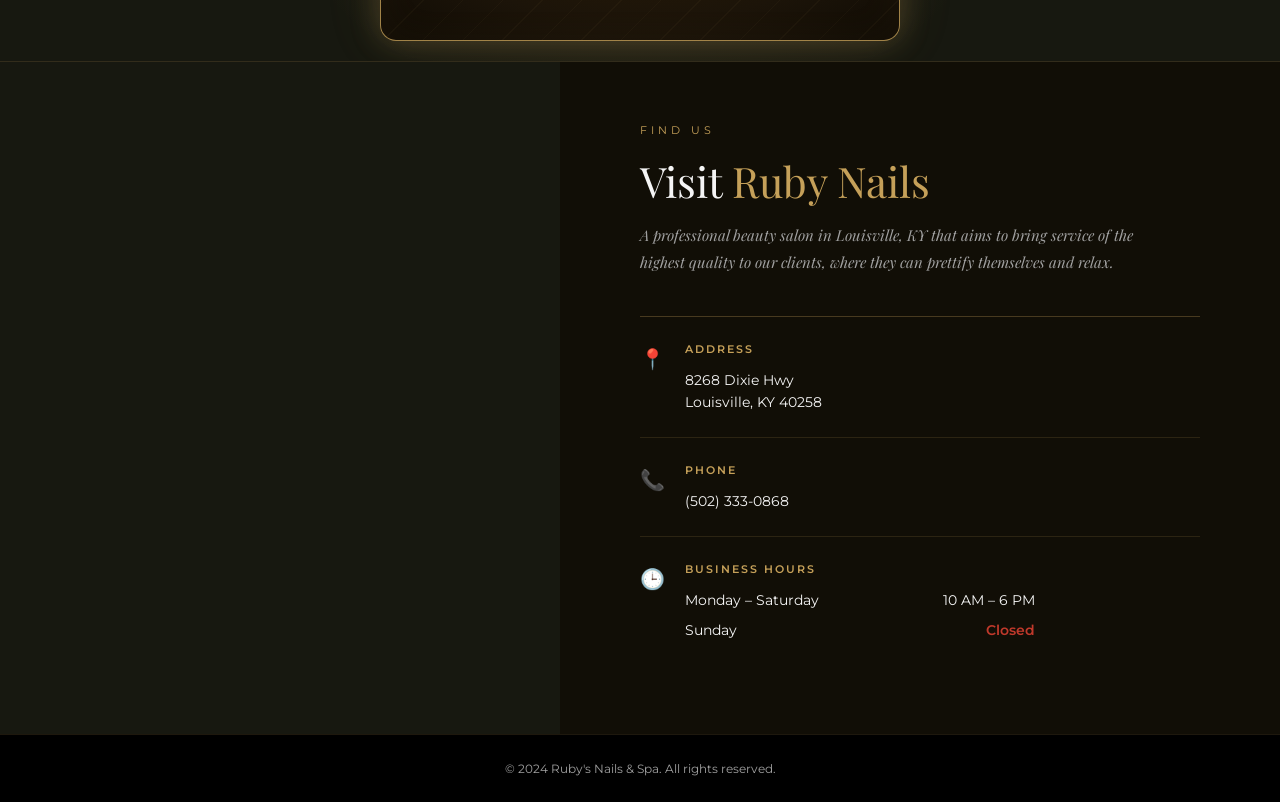
==== commit 6de13fc1: "Add mobile book button, update hours, improve menu mobile layout - Add gold floating side tab (Book " ====
--- a/about/index.html
+++ b/about/index.html
@@ -44,6 +44,7 @@
                         <li><a href="/about" class="active">About us</a></li>
                         <li><a href="/services">Services</a></li>
                         <li><a href="/gallery">Gallery</a></li>
+                        <li class="nav-mobile-cta"><a href="tel:5023330868" class="btn btn-gold" style="display:inline-flex;align-items:center;gap:8px;margin-top:10px;">📞 Call to Book</a></li>
                     </ul>
                 </nav>
 
@@ -165,12 +166,12 @@
                         <div class="contact-details">
                             <span class="contact-label">BUSINESS HOURS</span>
                             <div class="hours-row">
-                                <span>Monday - Saturday</span>
-                                <span>10:00 am - 7:30 pm</span>
+                                <span>Monday – Saturday</span>
+                                <span>10 AM – 6 PM</span>
                             </div>
                             <div class="hours-row">
                                 <span>Sunday</span>
-                                <span>11:30 am - 5:30 pm</span>
+                                <span class="hours-closed">Closed</span>
                             </div>
                         </div>
                     </div>
@@ -202,5 +203,11 @@
             mainNav.classList.toggle('active');
         });
     </script>
+
+    <!-- Floating Side Book Button (mobile only) -->
+    <a href="tel:5023330868" class="mobile-book-btn" aria-label="Call to book appointment">
+        <svg xmlns="http://www.w3.org/2000/svg" width="18" height="18" viewBox="0 0 24 24" fill="none" stroke="currentColor" stroke-width="2.5" stroke-linecap="round" stroke-linejoin="round"><path d="M22 16.92v3a2 2 0 0 1-2.18 2 19.79 19.79 0 0 1-8.63-3.07 19.5 19.5 0 0 1-6-6 19.79 19.79 0 0 1-3.07-8.67A2 2 0 0 1 4.11 2h3a2 2 0 0 1 2 1.72 12.84 12.84 0 0 0 .7 2.81 2 2 0 0 1-.45 2.11L8.09 9.91a16 16 0 0 0 6 6l1.27-1.27a2 2 0 0 1 2.11-.45 12.84 12.84 0 0 0 2.81.7A2 2 0 0 1 22 16.92z"></path></svg>
+        <span>Book Now</span>
+    </a>
 </body>
 </html>
--- a/styles.css
+++ b/styles.css
@@ -240,6 +240,60 @@
     display: flex;
     align-items: center;
     gap: 20px;
+}
+
+/* Mobile nav CTA — hidden on desktop, shown inside slide-out menu */
+.nav-mobile-cta {
+    display: none;
+}
+
+/* =========================================
+   Floating Side Book Button (mobile only)
+   ========================================= */
+.mobile-book-btn {
+    display: none;
+    position: fixed;
+    right: 0;
+    top: 50%;
+    transform: translateY(-50%);
+    z-index: 998;
+    background: var(--primary-gold);
+    color: var(--primary-black);
+    flex-direction: column;
+    align-items: center;
+    gap: 12px;
+    padding: 20px 11px;
+    border-radius: 8px 0 0 8px;
+    box-shadow: -4px 0 20px rgba(197, 160, 89, 0.5);
+    text-decoration: none;
+    transition: padding 0.25s ease, box-shadow 0.25s ease;
+}
+
+.mobile-book-btn:active {
+    padding-right: 5px;
+    box-shadow: -2px 0 10px rgba(197, 160, 89, 0.4);
+}
+
+.mobile-book-btn svg {
+    width: 18px;
+    height: 18px;
+    flex-shrink: 0;
+}
+
+.mobile-book-btn span {
+    font-family: var(--font-body);
+    font-size: 9px;
+    font-weight: 700;
+    letter-spacing: 3px;
+    text-transform: uppercase;
+    writing-mode: vertical-lr;
+    transform: rotate(180deg);
+}
+
+/* Closed day styling */
+.hours-closed {
+    color: #c0392b;
+    font-weight: 600;
 }
 
 /* Mobile Menu Toggle */
@@ -1746,10 +1800,11 @@
         justify-content: center;
     }
     
-    .collage-wrapper {
+    .slider-wrapper {
         height: 500px;
-    }
-    
+        max-width: 100%;
+    }
+
     .feature-heading {
         font-size: 42px;
     }
@@ -1785,23 +1840,351 @@
     }
     
     .header-actions .btn {
-        display: none; /* Hide button on mobile to save space, or style it for mobile nav */
+        display: none;
+    }
+
+    .nav-mobile-cta {
+        display: block;
+    }
+
+    .mobile-book-btn {
+        display: flex;
     }
 }
 
 @media (max-width: 576px) {
     .top-bar-inner {
-        flex-direction: column;
-        gap: 10px;
-        text-align: center;
-    }
-    
+        display: flex;
+        flex-direction: row;
+        justify-content: space-between;
+        padding: 0 12px;
+    }
+
+    .top-cta {
+        display: none;
+    }
+
     .logo-area h1 {
         font-size: 22px;
     }
-    
+
     .logo-area .tagline {
         font-size: 9px;
         letter-spacing: 2px;
     }
-}
+
+    .hero-title {
+        font-size: 32px;
+    }
+
+    .gallery-grid {
+        grid-template-columns: 1fr 1fr;
+        gap: 8px;
+    }
+
+    .gallery-item {
+        height: 160px;
+    }
+}
+
+/* =========================================
+   Mobile Optimization (max-width: 768px)
+   ========================================= */
+@media (max-width: 768px) {
+
+    /* --- Hero Section --- */
+    .hero-section {
+        min-height: 85vh;
+        padding: 0 20px;
+    }
+
+    .hero-content {
+        padding-top: 120px;
+        padding-bottom: 60px;
+    }
+
+    .hero-badge {
+        font-size: 10px;
+        letter-spacing: 3px;
+        padding: 6px 14px;
+    }
+
+    .hero-title {
+        font-size: 38px;
+        line-height: 1.2;
+    }
+
+    .hero-subtitle {
+        font-size: 14px;
+        max-width: 100%;
+    }
+
+    .hero-actions {
+        flex-direction: column;
+        gap: 12px;
+        align-items: flex-start;
+    }
+
+    .hero-actions .btn {
+        width: 100%;
+        justify-content: center;
+    }
+
+    /* --- Services Grid --- */
+    .services-grid {
+        grid-template-columns: 1fr;
+        grid-template-rows: auto;
+    }
+
+    .service-card {
+        min-height: 200px;
+    }
+
+    .service-text-card {
+        padding: 30px 20px;
+        min-height: 180px;
+    }
+
+    .service-name {
+        font-size: 26px;
+    }
+
+    .service-photo-card {
+        height: 220px;
+        min-height: 220px;
+    }
+    
+    .service-photo-card img {
+        width: 100%;
+        height: 220px;
+        object-fit: cover;
+    }
+
+    /* --- Feature / About Section --- */
+    .feature-container {
+        flex-direction: column;
+        gap: 40px;
+        padding: 60px 20px;
+    }
+
+    .feature-heading {
+        font-size: 32px;
+    }
+
+    .feature-text {
+        font-size: 14px;
+        max-width: 100%;
+    }
+
+    .slider-wrapper {
+        height: 320px;
+        max-width: 100%;
+    }
+
+    /* --- Story Section --- */
+    .story-container {
+        flex-direction: column;
+        gap: 40px;
+    }
+
+    .story-image-wrapper {
+        width: 100%;
+    }
+
+    .story-image-frame::before {
+        display: none;
+    }
+
+    .story-image {
+        height: auto;
+        max-height: 300px;
+    }
+
+    .story-text {
+        max-width: 100%;
+    }
+
+    .story-heading {
+        font-size: 28px;
+    }
+
+    /* --- Gallery Section --- */
+    .gallery-section {
+        padding: 60px 20px;
+    }
+
+    .gallery-title {
+        font-size: 32px;
+    }
+
+    .gallery-grid {
+        grid-template-columns: 1fr 1fr;
+        gap: 10px;
+    }
+
+    /* --- CTA Section --- */
+    .cta-section {
+        padding: 60px 20px;
+    }
+
+    .cta-heading {
+        font-size: 28px;
+    }
+
+    .cta-btn {
+        width: 100%;
+        justify-content: center;
+        text-align: center;
+    }
+
+    /* --- Testimonials --- */
+    .testimonials-section {
+        padding: 60px 20px;
+    }
+
+    .testimonials-title {
+        font-size: 32px;
+    }
+
+    .testimonials-grid {
+        grid-template-columns: 1fr;
+        gap: 20px;
+    }
+
+    /* --- Footer --- */
+    .footer-container {
+        flex-direction: column;
+    }
+
+    .footer-map-container {
+        height: 250px;
+        width: 100%;
+    }
+
+    .footer-info-container {
+        padding: 40px 20px;
+    }
+
+    .footer-title {
+        font-size: 28px;
+    }
+
+    .footer-contact-cards {
+        gap: 16px;
+    }
+
+    /* --- Services Section Header --- */
+    .services-header {
+        padding: 40px 20px 20px;
+    }
+
+    .services-title {
+        font-size: 32px;
+    }
+
+    /* --- Section labels & titles --- */
+    h2 {
+        word-break: break-word;
+    }
+
+    /* --- Top Bar --- */
+    .top-bar {
+        padding: 8px 0;
+    }
+
+    .top-bar-inner {
+        display: flex;
+        flex-direction: row;
+        justify-content: space-between;
+        align-items: center;
+        padding: 0 16px;
+    }
+
+    .top-cta {
+        display: none;
+    }
+
+    /* --- Logo --- */
+    .logo-image {
+        height: 48px;
+        transform: scale(1.2);
+    }
+
+    /* --- About Us Page --- */
+    .about-split {
+        flex-direction: column;
+        gap: 40px;
+    }
+
+    .about-image::before {
+        display: none; /* Hide decorative border on mobile to save space */
+    }
+
+    .about-heading {
+        font-size: 32px;
+    }
+
+    .about-stats {
+        flex-direction: column;
+        gap: 20px;
+    }
+
+    /* --- Services / Menu Page --- */
+    .menu-wrapper {
+        padding: 30px 16px;
+    }
+
+    .menu-section {
+        margin-bottom: 50px;
+    }
+
+    .menu-grid {
+        grid-template-columns: 1fr !important;
+        gap: 20px !important;
+    }
+
+    .menu-name {
+        white-space: normal;
+        flex: 1;
+    }
+
+    .menu-dots {
+        min-width: 15px;
+    }
+
+    .menu-section-title {
+        font-size: 24px;
+        letter-spacing: 2px;
+    }
+
+    .menu-desc,
+    .menu-list li {
+        font-size: 14px;
+    }
+
+    .services-page-header {
+        padding-top: 110px !important;
+        padding-bottom: 50px !important;
+    }
+
+    .services-page-header h1 {
+        font-size: 32px !important;
+    }
+
+    /* --- Gallery Page --- */
+    .masonry-grid {
+        column-count: 2 !important; /* 2 columns for better visibility on small screens */
+        column-gap: 15px;
+    }
+
+    .masonry-item {
+        margin-bottom: 15px;
+    }
+
+    /* --- General padding reset --- */
+    section {
+        padding-left: 16px;
+        padding-right: 16px;
+    }
+}
+
